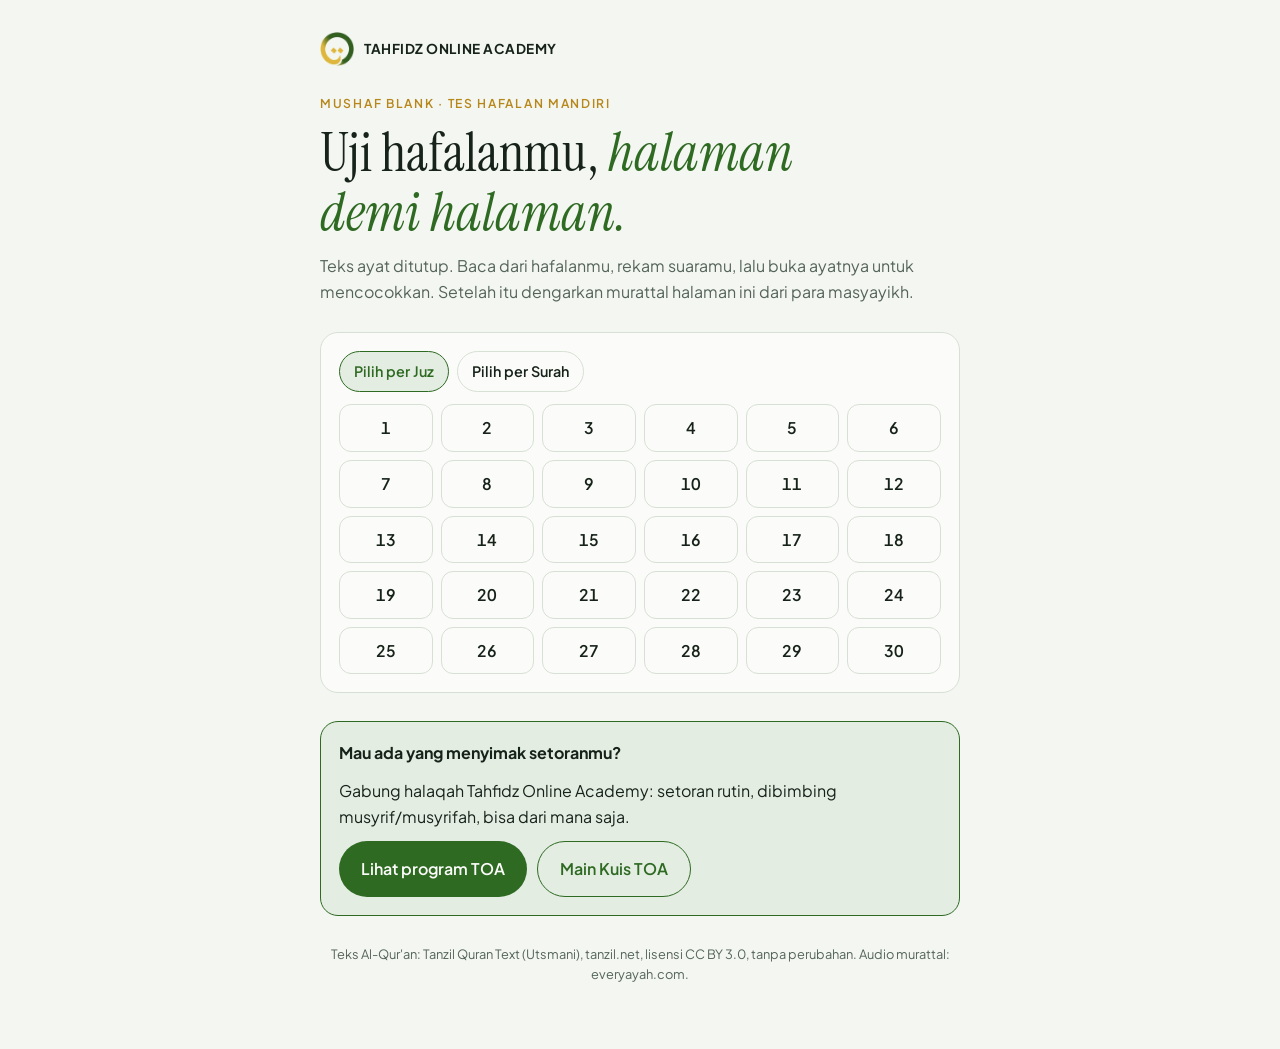
==== hafalan/index.html @ 724b19fe "Mushaf Blank: tes hafalan per halaman, rekam suara, murattal masyayikh Co-Authored-By: Claude Opus 5" ====
<!doctype html>
<html lang="id">
<head>
<meta charset="utf-8">
<meta name="viewport" content="width=device-width,initial-scale=1,viewport-fit=cover">
<meta name="description" content="Mushaf Blank TOA: uji hafalan Al-Qur'an per halaman, rekam bacaanmu, lalu dengarkan murattal para masyayikh.">
<meta property="og:title" content="Mushaf Blank TOA">
<meta property="og:description" content="Mushaf Blank TOA: uji hafalan Al-Qur'an per halaman, rekam bacaanmu, lalu dengarkan murattal para masyayikh.">
<meta property="og:image" content="/img/logo-512.png">
<meta name="theme-color" content="#2F6A23">
<link rel="icon" type="image/png" href="/img/logo-160.png">
<link rel="apple-touch-icon" href="/img/logo-512.png">
<style>:root{box-sizing:border-box;padding-top:env(safe-area-inset-top,0px);padding-bottom:env(safe-area-inset-bottom,0px)}body{margin:0;padding:0;font:14px -apple-system,BlinkMacSystemFont,sans-serif}img{max-width:100%}[hidden]{display:none!important}</style>
</head>
<body>
<title>Mushaf Blank TOA</title>
<link rel="preconnect" href="https://fonts.googleapis.com">
<link rel="preconnect" href="https://fonts.gstatic.com" crossorigin>
<link rel="stylesheet" href="https://fonts.googleapis.com/css2?family=Instrument+Serif:ital@0;1&family=Plus+Jakarta+Sans:wght@400;500;600;700&family=Amiri+Quran&family=Amiri:wght@400;700&display=swap">
<style>
/* Layout: one column app with three screens (menu, question, result); mushaf text set large and right-to-left */
:root{
  --bg:#F3F6F1; --paper:#FBFCF9; --ink:#17231A; --muted:#55645A; --line:#D7E0D4;
  --green:#2F6A23; --green-soft:#E3EDE2; --gold:#B8871A; --gold-soft:#F4EAD0;
  --good:#2F6A23; --good-soft:#DDEED8; --bad:#A63A1E; --bad-soft:#F6E1DA;
  --display:"Instrument Serif", Georgia, "Times New Roman", serif;
  --body:"Plus Jakarta Sans", system-ui, -apple-system, "Segoe UI", sans-serif;
  --mushaf:"Amiri Quran", "Amiri", "Traditional Arabic", serif;
}
@media (prefers-color-scheme: dark){:root:not([data-theme="light"]){
  --bg:#0E1610; --paper:#141F17; --ink:#E6EDE5; --muted:#9DAE9F; --line:#26372A;
  --green:#8CC77E; --green-soft:#1A2B1E; --gold:#E2B84A; --gold-soft:#2A2414;
  --good:#8CC77E; --good-soft:#1C3320; --bad:#F09A80; --bad-soft:#3A1E17; color-scheme:dark}}
:root[data-theme="dark"]{
  --bg:#0E1610; --paper:#141F17; --ink:#E6EDE5; --muted:#9DAE9F; --line:#26372A;
  --green:#8CC77E; --green-soft:#1A2B1E; --gold:#E2B84A; --gold-soft:#2A2414;
  --good:#8CC77E; --good-soft:#1C3320; --bad:#F09A80; --bad-soft:#3A1E17; color-scheme:dark}
*{box-sizing:border-box}
body{background:var(--bg);color:var(--ink);font-family:var(--body);font-size:16px;line-height:1.6;
  padding-left:max(16px,env(safe-area-inset-left,0px));padding-right:max(16px,env(safe-area-inset-right,0px));padding-block:0}
.wrap{max-width:640px;margin:0 auto;padding-block:32px 64px;display:flex;flex-direction:column;gap:28px}
h1,h2,h3{font-family:var(--display);font-weight:400;margin:0;line-height:1.1;text-wrap:balance}
h1{font-size:clamp(2.4rem,9vw,3.4rem)}
h1 em,h2 em{color:var(--green)}
h2{font-size:2rem}
h3{font-size:1.45rem}
p{margin:0}
.eyebrow{font-size:.76rem;letter-spacing:.14em;text-transform:uppercase;color:var(--gold);font-weight:600}
.muted{color:var(--muted)}
.brand{display:flex;align-items:center;gap:10px;font-size:.85rem}
.brand svg,.brand img{width:34px;height:34px;flex:none;object-fit:contain}
.brand b{letter-spacing:.04em}
header{display:flex;flex-direction:column;gap:12px}
button{font:inherit;color:inherit}
button:focus-visible,a:focus-visible{outline:3px solid var(--gold);outline-offset:3px}
.modes{display:flex;flex-direction:column;gap:12px}
.mode{display:grid;grid-template-columns:3.2rem 1fr;gap:14px;align-items:center;text-align:left;background:var(--paper);border:1px solid var(--line);border-radius:18px;padding:18px;cursor:pointer}
.mode:hover{border-color:var(--green)}
.mode .ic{width:3.2rem;height:3.2rem;border-radius:14px;background:var(--green-soft);display:grid;place-items:center;font-family:var(--mushaf);font-size:1.5rem;color:var(--green);line-height:1}
.mode b{display:block;font-weight:600;font-size:1.05rem}
.mode span{font-size:.9rem;color:var(--muted)}
.juz{display:flex;flex-direction:column;gap:14px}
.juzgrid{display:grid;grid-template-columns:repeat(6,1fr);gap:8px}
.juzgrid button{border:1px solid var(--line);background:var(--paper);border-radius:12px;padding:10px 0;font-weight:600;cursor:pointer;font-variant-numeric:tabular-nums}
.juzgrid button:hover{border-color:var(--green);color:var(--green)}
.juzgrid button.hot{background:var(--gold-soft);border-color:var(--gold)}
@media (max-width:380px){.juzgrid{grid-template-columns:repeat(5,1fr)}}
.link{background:none;border:0;color:var(--green);font-weight:600;cursor:pointer;padding:4px 0;align-self:flex-start}
.qtop{display:flex;justify-content:space-between;align-items:center;gap:10px;font-size:.88rem;color:var(--muted)}
.prog{height:6px;background:var(--line);border-radius:999px;overflow:hidden}
.prog div{height:100%;background:var(--green);border-radius:999px;transition:width .3s}
.qbox{background:var(--paper);border:1px solid var(--line);border-radius:20px;padding:22px;display:flex;flex-direction:column;gap:14px}
.qbox .ref{font-size:.82rem;font-weight:600;color:var(--gold);letter-spacing:.04em}
.qtext{font-size:1.15rem;font-weight:600;line-height:1.5}
.ayah{font-family:var(--mushaf);direction:rtl;text-align:right;font-size:clamp(1.55rem,6vw,1.95rem);line-height:2.15;color:var(--ink)}
.opts{display:flex;flex-direction:column;gap:10px}
.opt{text-align:left;background:var(--paper);border:1.5px solid var(--line);border-radius:14px;padding:14px 16px;cursor:pointer;line-height:1.45}
.opt:hover:not(:disabled){border-color:var(--green)}
.opt.ar{font-family:var(--mushaf);direction:rtl;text-align:right;font-size:clamp(1.3rem,5vw,1.6rem);line-height:2;padding-block:10px}
.opt:disabled{cursor:default}
.opt.good{border-color:var(--good);background:var(--good-soft)}
.opt.bad{border-color:var(--bad);background:var(--bad-soft)}
.fb{border-radius:14px;padding:14px 16px;display:flex;flex-direction:column;gap:6px}
.fb.good{background:var(--good-soft)}.fb.bad{background:var(--bad-soft)}
.fb b{font-weight:700}
.fb .ayah{font-size:1.4rem;line-height:2}
.btn{display:inline-flex;align-items:center;justify-content:center;background:var(--green);color:var(--paper);border:0;border-radius:999px;padding:14px 22px;font-weight:600;cursor:pointer;text-decoration:none;text-align:center}
.btn.ghost{background:transparent;color:var(--green);border:1.5px solid var(--green)}
.row{display:flex;flex-wrap:wrap;gap:10px}
.result{background:var(--paper);border:1.5px solid var(--green);border-radius:22px;padding:24px;display:flex;flex-direction:column;gap:14px;text-align:center}
.result .score{font-family:var(--display);font-size:4.5rem;line-height:1;font-variant-numeric:tabular-nums}
.result .score small{font-size:1.6rem;color:var(--muted)}
.result .ar{font-family:"Amiri",serif;font-size:1.5rem;color:var(--green);line-height:1.8}
.stars{display:flex;justify-content:center;gap:6px}
.stars i{width:12px;height:12px;border-radius:50%;background:var(--line)}
.stars i.on{background:var(--gold)}
.cta{background:var(--gold-soft);border-radius:18px;padding:20px;display:flex;flex-direction:column;gap:10px}
.cta p{font-size:.95rem}
.ebook{background:var(--paper);border:1.5px solid var(--gold);border-radius:18px;padding:20px;display:grid;grid-template-columns:110px 1fr;gap:16px;align-items:start}
.ebook .cv{width:100%;height:auto;aspect-ratio:1/1;object-fit:cover;border-radius:10px}
.ebook .more{grid-column:1/-1;display:flex;flex-direction:column;gap:8px;border-top:1px dashed var(--line);padding-top:12px}
.ebook .more>span{font-size:.78rem;letter-spacing:.1em;text-transform:uppercase;color:var(--muted);font-weight:600}
#eb-more{display:grid;grid-template-columns:repeat(4,1fr);gap:8px}
#eb-more a{display:block;border-radius:8px;overflow:hidden}
#eb-more img{width:100%;height:auto;aspect-ratio:1/1;object-fit:cover;display:block}
#eb-more a:focus-visible{outline:3px solid var(--gold);outline-offset:2px}
.ebook .tx{display:flex;flex-direction:column;gap:8px;min-width:0}
.ebook .tx b.h{font-family:var(--display);font-weight:400;font-size:1.35rem;line-height:1.15}
.ebook .tx p{font-size:.93rem;color:var(--muted)}
.ebook .tx p i{color:var(--ink);font-style:normal;font-weight:600}
@media (max-width:380px){.ebook{grid-template-columns:1fr}.ebook .cv{width:140px}}
.daily{display:flex;flex-direction:column;gap:6px;text-align:left;background:var(--gold-soft);border:1.5px solid var(--gold);border-radius:20px;padding:20px;cursor:pointer;width:100%}
.daily:hover{transform:translateY(-1px)}
.daily b{font-family:var(--display);font-weight:400;font-size:1.8rem;line-height:1.1}
.daily .sub{font-size:.92rem;color:var(--muted)}
.daily .go{align-self:flex-start;margin-top:4px;background:var(--green);color:var(--paper);border-radius:999px;padding:8px 16px;font-weight:600;font-size:.9rem}
.dots{display:flex;gap:6px;font-size:1.3rem;line-height:1;min-height:1.3rem}
.dsteps{display:flex;gap:8px}
.dsteps span{flex:1;height:8px;border-radius:999px;background:var(--line)}
.dsteps span.ok{background:var(--good)}.dsteps span.no{background:var(--bad)}.dsteps span.now{background:var(--gold)}
.dres{background:var(--paper);border:1.5px solid var(--green);border-radius:22px;padding:24px;display:flex;flex-direction:column;gap:14px;text-align:center}
.dres .emo{font-size:2.6rem;letter-spacing:.15em;line-height:1.2}
.dres .chain{font-size:.9rem;color:var(--muted)}
.stats4{display:grid;grid-template-columns:repeat(4,1fr);gap:8px}
.stats4 div{background:var(--green-soft);border-radius:12px;padding:10px 4px;display:flex;flex-direction:column}
.stats4 b{font-family:var(--display);font-weight:400;font-size:1.7rem;line-height:1.1;font-variant-numeric:tabular-nums}
.stats4 span{font-size:.7rem;color:var(--muted);line-height:1.3}
.cd{font-variant-numeric:tabular-nums;font-weight:700;font-size:1.3rem}
.sharebox{font-family:ui-monospace,SFMono-Regular,Menlo,monospace;font-size:.85rem;white-space:pre-wrap;text-align:left;background:var(--bg);border:1px dashed var(--line);border-radius:12px;padding:12px;user-select:all}
.tescard{display:grid;grid-template-columns:3.2rem 1fr;gap:14px;align-items:center;text-align:left;background:var(--green-soft);border:1.5px solid var(--green);border-radius:18px;padding:18px;cursor:pointer;width:100%}
.tescard .ic{width:3.2rem;height:3.2rem;border-radius:14px;background:var(--paper);display:grid;place-items:center;font-weight:700;color:var(--green);font-size:1.3rem}
.tescard b{display:block;font-weight:600;font-size:1.05rem}
.tescard span.d{font-size:.9rem;color:var(--muted)}
.tin{font:inherit;font-size:1.3rem;color:var(--ink);background:var(--paper);border:1.5px solid var(--line);border-radius:14px;padding:14px;width:100%;max-width:220px}
.tin:focus-visible{outline:3px solid var(--gold);outline-offset:2px}
.tf{display:flex;flex-direction:column;gap:6px;font-weight:600;font-size:.92rem}
.tf input{font:inherit;font-weight:400;color:var(--ink);background:var(--bg);border:1px solid var(--line);border-radius:10px;padding:12px;width:100%}
.pres{background:var(--paper);border:1.5px solid var(--green);border-radius:22px;padding:22px;display:flex;flex-direction:column;gap:14px}
.pres .pn{font-family:var(--display);font-size:2.1rem;line-height:1.1}
.pres .code{align-self:flex-start;background:var(--gold-soft);border-radius:999px;padding:4px 12px;font-weight:700;font-size:.85rem;letter-spacing:.04em}
.pres ul{margin:0;padding-left:20px;display:flex;flex-direction:column;gap:4px}
.pres dl{margin:0;display:grid;grid-template-columns:auto 1fr;gap:6px 14px;font-size:.92rem;background:var(--green-soft);border-radius:12px;padding:12px 14px}
.pres dt{font-weight:600}.pres dd{margin:0;color:var(--muted)}
.alt{border:1px dashed var(--line);border-radius:14px;padding:14px;font-size:.92rem;display:flex;flex-direction:column;gap:8px}
.plcard{display:grid;grid-template-columns:3.2rem 1fr;gap:14px;align-items:center;text-align:left;background:var(--paper);border:1.5px solid var(--gold);border-radius:18px;padding:18px;cursor:pointer;width:100%}
.plcard .ic{width:3.2rem;height:3.2rem;border-radius:14px;background:var(--gold-soft);display:grid;place-items:center;font-size:1.3rem}
.plcard b{display:block;font-weight:600;font-size:1.05rem}
.plcard span.d{font-size:.9rem;color:var(--muted)}
.pgrid{display:grid;grid-template-columns:repeat(6,1fr);gap:8px}
.pgrid button{border:1.5px solid var(--line);background:var(--paper);border-radius:12px;padding:10px 0;font-weight:600;cursor:pointer;font-variant-numeric:tabular-nums}
.pgrid button[aria-pressed="true"]{background:var(--green);border-color:var(--green);color:var(--paper)}
@media (max-width:380px){.pgrid{grid-template-columns:repeat(5,1fr)}}
.chips{display:flex;flex-wrap:wrap;gap:8px}
.chips button{border:1.5px solid var(--line);background:var(--paper);border-radius:999px;padding:8px 14px;font-weight:600;font-size:.9rem;cursor:pointer}
.chips button[aria-pressed="true"]{border-color:var(--green);background:var(--green-soft);color:var(--green)}
.who{display:flex;align-items:center;justify-content:space-between;gap:10px;background:var(--paper);border:1px solid var(--line);border-radius:14px;padding:10px 14px;font-size:.92rem}
.who b{color:var(--green)}
.kl{display:flex;flex-direction:column;gap:14px;background:var(--paper);border:1px solid var(--line);border-radius:18px;padding:18px}
.kl ol{list-style:none;margin:0;padding:0;display:flex;flex-direction:column}
.kl li{display:grid;grid-template-columns:2rem 1fr auto;gap:10px;align-items:center;padding:10px 4px;border-bottom:1px solid var(--line)}
.kl li:last-child{border-bottom:0}
.kl li .r{font-weight:700;color:var(--muted);font-variant-numeric:tabular-nums;text-align:center}
.kl li:nth-child(1) .r{color:var(--gold)}
.kl li .n{overflow:hidden;text-overflow:ellipsis;white-space:nowrap;font-weight:600}
.kl li .p{font-variant-numeric:tabular-nums;font-weight:700;color:var(--green)}
.kl li.me{background:var(--green-soft);border-radius:10px}
.kl .empty{color:var(--muted);font-size:.92rem;padding:8px 0}
.vc{font-size:.85rem;color:var(--muted);text-align:center}
.nm{position:fixed;inset:0;z-index:50;background:rgba(0,0,0,.45);display:flex;align-items:center;justify-content:center;padding:16px}
.nm[hidden]{display:none!important}
.nmc{background:var(--paper);border-radius:20px;padding:22px;max-width:420px;width:100%;display:flex;flex-direction:column;gap:12px}
.nmc .tin{max-width:none;font-size:1.1rem}
.psum{display:grid;grid-template-columns:repeat(3,1fr);gap:8px}
.psum div{background:var(--green-soft);border-radius:12px;padding:10px 6px;display:flex;flex-direction:column;text-align:center}
.psum b{font-family:var(--display);font-weight:400;font-size:1.7rem;line-height:1.1;font-variant-numeric:tabular-nums}
.psum span{font-size:.74rem;color:var(--muted)}
.days{display:flex;flex-direction:column;border-top:1px solid var(--line)}
.day{display:grid;grid-template-columns:auto 1fr auto;gap:12px;align-items:center;padding:12px 2px;border-bottom:1px solid var(--line)}
.day input{width:22px;height:22px;accent-color:var(--green)}
.day .w{min-width:0}
.day .w b{display:block;font-weight:600;font-size:.95rem}
.day .w span{font-size:.84rem;color:var(--muted)}
.day .m{font-size:.82rem;color:var(--muted);text-align:right;font-variant-numeric:tabular-nums;white-space:nowrap}
.day.done .w b{text-decoration:line-through;color:var(--muted)}
.warn{font-size:.88rem;background:var(--gold-soft);border-radius:12px;padding:12px 14px}
.loading{color:var(--muted);text-align:center;padding:30px 0}
footer{font-size:.8rem;color:var(--muted);text-align:center}
.card{display:flex;flex-direction:column;gap:12px;background:var(--paper);border:1px solid var(--line);border-radius:18px;padding:18px}
.sel{font:inherit;color:var(--ink);background:var(--paper);border:1.5px solid var(--line);border-radius:12px;padding:12px;width:100%}
.juzgrid .on{border-color:var(--green);background:var(--green-soft);color:var(--green)}
.vtop{display:grid;grid-template-columns:48px 1fr 48px;align-items:center;gap:8px;position:sticky;top:0;z-index:5;background:var(--bg);padding:8px 0}
.nav{width:44px;height:44px;border-radius:999px;border:1.5px solid var(--line);background:var(--paper);font-size:1.5rem;line-height:1;cursor:pointer;color:var(--ink)}
.nav:disabled{opacity:.35}
.ayat{display:flex;flex-direction:column;gap:10px}
.bas{font-family:var(--mushaf);text-align:center;font-size:1.5rem;color:var(--green);direction:rtl}
.sh{text-align:center;font-weight:600;color:var(--gold);font-size:.9rem;letter-spacing:.06em;margin-top:6px}
.ay{display:grid;grid-template-columns:1fr 2.2rem;gap:10px;align-items:start;background:var(--paper);border:1px solid var(--line);border-radius:14px;padding:12px 14px;cursor:pointer;text-align:right;font:inherit;color:inherit;width:100%}
.ay .no{width:2.2rem;height:2.2rem;border-radius:999px;background:var(--green-soft);color:var(--green);display:flex;align-items:center;justify-content:center;font-weight:700;font-size:.85rem;font-variant-numeric:tabular-nums}
.ay .tx{font-family:var(--mushaf);direction:rtl;font-size:clamp(1.4rem,5.5vw,1.8rem);line-height:2.1}
.ay.closed .tx{color:var(--muted)}
.ay .blank{display:inline-block;height:.9em;border-radius:6px;background:var(--line);vertical-align:middle}
.ay.playing{border-color:var(--gold);box-shadow:0 0 0 2px var(--gold-soft)}
.err{color:var(--bad);font-size:.9rem;margin:0}
#r-btn.recording{background:var(--bad)}

</style>
<div class="wrap">
  <header>
    <a class="brand" href="/" style="color:inherit;text-decoration:none"><img src="/img/logo-160.png" alt="" width="34" height="34"><b>TAHFIDZ ONLINE ACADEMY</b></a>
  </header>

  <section style="display:flex;flex-direction:column;gap:10px">
    <span class="eyebrow">Mushaf Blank · Tes Hafalan Mandiri</span>
    <h1>Uji hafalanmu, <em>halaman demi halaman.</em></h1>
    <p class="muted">Teks ayat ditutup. Baca dari hafalanmu, rekam suaramu, lalu buka ayatnya untuk mencocokkan. Setelah itu dengarkan murattal halaman ini dari para masyayikh.</p>
  </section>

  <section class="card" id="picker">
    <div class="chips" id="pk-tabs"><button type="button" data-t="juz" aria-pressed="true">Pilih per Juz</button><button type="button" data-t="surah" aria-pressed="false">Pilih per Surah</button></div>
    <div id="pk-juz">
      <div class="juzgrid" id="jgrid"></div>
      <div id="pgwrap" hidden style="display:flex;flex-direction:column;gap:8px;margin-top:14px"><b id="pg-h"></b><div class="juzgrid" id="pgrid2"></div></div>
    </div>
    <div id="pk-surah" hidden>
      <label class="muted" for="ssel" style="font-size:.9rem">Surah</label>
      <select id="ssel" class="sel"></select>
      <button class="btn" type="button" id="sgo" style="align-self:flex-start">Buka surah</button>
    </div>
  </section>

  <section id="viewer" hidden style="display:flex;flex-direction:column;gap:16px">
    <div class="vtop">
      <button class="nav" type="button" id="prev" aria-label="Halaman sebelumnya">‹</button>
      <div style="text-align:center"><b id="v-h"></b><div class="muted" id="v-s" style="font-size:.88rem"></div></div>
      <button class="nav" type="button" id="next" aria-label="Halaman berikutnya">›</button>
    </div>
    <div class="chips" id="tools">
      <button type="button" id="t-next">Buka ayat berikutnya</button>
      <button type="button" id="t-all">Buka semua</button>
      <button type="button" id="t-none">Tutup semua</button>
      <button type="button" id="t-hint" aria-pressed="false">Petunjuk kata pertama</button>
    </div>
    <div id="ayat" class="ayat"></div>

    <div class="card" id="rec">
      <b>🎙️ Rekam bacaanmu</b>
      <p class="muted" style="font-size:.9rem;margin:0">Rekaman hanya tersimpan di HP-mu, tidak diunggah ke mana pun.</p>
      <div class="row" style="align-items:center"><button class="btn" type="button" id="r-btn">Mulai rekam</button><span id="r-time" class="muted" style="font-variant-numeric:tabular-nums"></span></div>
      <div id="r-out" hidden style="display:flex;flex-direction:column;gap:10px">
        <audio id="r-audio" controls style="width:100%"></audio>
        <div class="row"><button class="btn ghost" type="button" id="r-share">Kirim rekaman</button><a class="btn ghost" id="r-dl" download>Simpan rekaman</a></div>
      </div>
      <p id="r-err" class="err" hidden></p>
    </div>

    <div class="card" id="mur">
      <b>🎧 Murattal halaman ini</b>
      <label class="muted" for="qsel" style="font-size:.9rem">Qari</label>
      <select id="qsel" class="sel"></select>
      <div class="row" style="align-items:center"><button class="btn" type="button" id="m-btn">▶ Putar halaman ini</button><span id="m-now" class="muted" style="font-size:.9rem"></span></div>
      <div class="chips"><button type="button" id="m-rep" aria-pressed="false">🔁 Ulangi halaman</button><button type="button" id="m-show" aria-pressed="true">Buka ayat saat diputar</button></div>
      <p id="m-err" class="err" hidden></p>
    </div>
  </section>

  <section class="card" style="background:var(--green-soft);border-color:var(--green)">
    <b>Mau ada yang menyimak setoranmu?</b>
    <p style="margin:0">Gabung halaqah Tahfidz Online Academy: setoran rutin, dibimbing musyrif/musyrifah, bisa dari mana saja.</p>
    <div class="row"><a class="btn" href="/#program">Lihat program TOA</a><a class="btn ghost" href="/kuis/">Main Kuis TOA</a></div>
  </section>

  <footer>Teks Al-Qur'an: Tanzil Quran Text (Utsmani), tanzil.net, lisensi CC BY 3.0, tanpa perubahan. Audio murattal: everyayah.com.</footer>
</div>

<script>
var QARI=[['Alafasy_128kbps','Mishary Rasyid Alafasy (Kuwait)'],['Husary_64kbps','Mahmud Khalil Al-Husary (Mesir)'],['Minshawy_Murattal_128kbps','Muhammad Shiddiq Al-Minsyawi (Mesir)'],['Abdurrahmaan_As-Sudais_192kbps','Abdurrahman As-Sudais (Makkah)'],['Saood_ash-Shuraym_128kbps','Su\'ud Asy-Syuraim (Makkah)'],['Abu_Bakr_Ash-Shaatree_128kbps','Abu Bakr Asy-Syatiri (Saudi)'],['Hani_Rifai_192kbps','Hani Ar-Rifa\'i (Saudi)']];
var AR='٠١٢٣٤٥٦٧٨٩';function arn(n){return String(n).replace(/\d/g,function(d){return AR[d]})}
function E(id){return document.getElementById(id)}
function ls(k,v){try{if(v===undefined)return localStorage.getItem(k);localStorage.setItem(k,v)}catch(e){return null}}
var Q=null,PG={"pages":[[1,1,1],[2,1,1],[2,6,1],[2,17,1],[2,25,1],[2,30,1],[2,38,1],[2,49,1],[2,58,1],[2,62,1],[2,70,1],[2,77,1],[2,84,1],[2,89,1],[2,94,1],[2,102,1],[2,106,1],[2,113,1],[2,120,1],[2,127,1],[2,135,1],[2,142,2],[2,146,2],[2,154,2],[2,164,2],[2,170,2],[2,177,2],[2,182,2],[2,187,2],[2,191,2],[2,197,2],[2,203,2],[2,211,2],[2,216,2],[2,220,2],[2,225,2],[2,231,2],[2,234,2],[2,238,2],[2,246,2],[2,249,2],[2,253,3],[2,257,3],[2,260,3],[2,265,3],[2,270,3],[2,275,3],[2,282,3],[2,283,3],[3,1,3],[3,10,3],[3,16,3],[3,23,3],[3,30,3],[3,38,3],[3,46,3],[3,53,3],[3,62,3],[3,71,3],[3,78,3],[3,84,3],[3,92,3],[3,101,4],[3,109,4],[3,116,4],[3,122,4],[3,133,4],[3,141,4],[3,149,4],[3,154,4],[3,158,4],[3,166,4],[3,174,4],[3,181,4],[3,187,4],[3,195,4],[4,1,4],[4,7,4],[4,12,4],[4,15,4],[4,20,4],[4,24,5],[4,27,5],[4,34,5],[4,38,5],[4,45,5],[4,52,5],[4,60,5],[4,66,5],[4,75,5],[4,80,5],[4,87,5],[4,92,5],[4,95,5],[4,102,5],[4,106,5],[4,114,5],[4,122,5],[4,128,5],[4,135,5],[4,141,5],[4,148,6],[4,155,6],[4,163,6],[4,171,6],[4,176,6],[5,3,6],[5,6,6],[5,10,6],[5,14,6],[5,18,6],[5,24,6],[5,32,6],[5,37,6],[5,42,6],[5,46,6],[5,51,6],[5,58,6],[5,65,6],[5,71,6],[5,77,6],[5,83,7],[5,90,7],[5,96,7],[5,104,7],[5,109,7],[5,114,7],[6,1,7],[6,9,7],[6,19,7],[6,28,7],[6,36,7],[6,45,7],[6,53,7],[6,60,7],[6,69,7],[6,74,7],[6,82,7],[6,91,7],[6,95,7],[6,102,7],[6,111,8],[6,119,8],[6,125,8],[6,132,8],[6,138,8],[6,143,8],[6,147,8],[6,152,8],[6,158,8],[7,1,8],[7,12,8],[7,23,8],[7,31,8],[7,38,8],[7,44,8],[7,52,8],[7,58,8],[7,68,8],[7,74,8],[7,82,8],[7,88,9],[7,96,9],[7,105,9],[7,121,9],[7,131,9],[7,138,9],[7,144,9],[7,150,9],[7,156,9],[7,160,9],[7,164,9],[7,171,9],[7,179,9],[7,188,9],[7,196,9],[8,1,9],[8,9,9],[8,17,9],[8,26,9],[8,34,9],[8,41,10],[8,46,10],[8,53,10],[8,62,10],[8,70,10],[9,1,10],[9,7,10],[9,14,10],[9,21,10],[9,27,10],[9,32,10],[9,37,10],[9,41,10],[9,48,10],[9,55,10],[9,62,10],[9,69,10],[9,73,10],[9,80,10],[9,87,10],[9,94,11],[9,100,11],[9,107,11],[9,112,11],[9,118,11],[9,123,11],[10,1,11],[10,7,11],[10,15,11],[10,21,11],[10,26,11],[10,34,11],[10,43,11],[10,54,11],[10,62,11],[10,71,11],[10,79,11],[10,89,11],[10,98,11],[10,107,11],[11,6,12],[11,13,12],[11,20,12],[11,29,12],[11,38,12],[11,46,12],[11,54,12],[11,63,12],[11,72,12],[11,82,12],[11,89,12],[11,98,12],[11,109,12],[11,118,12],[12,5,12],[12,15,12],[12,23,12],[12,31,12],[12,38,12],[12,44,12],[12,53,13],[12,64,13],[12,70,13],[12,79,13],[12,87,13],[12,96,13],[12,104,13],[13,1,13],[13,6,13],[13,14,13],[13,19,13],[13,29,13],[13,35,13],[13,43,13],[14,6,13],[14,11,13],[14,19,13],[14,25,13],[14,34,13],[14,43,13],[15,1,14],[15,16,14],[15,32,14],[15,52,14],[15,71,14],[15,91,14],[16,7,14],[16,15,14],[16,27,14],[16,35,14],[16,43,14],[16,55,14],[16,65,14],[16,73,14],[16,80,14],[16,88,14],[16,94,14],[16,103,14],[16,111,14],[16,119,14],[17,1,15],[17,8,15],[17,18,15],[17,28,15],[17,39,15],[17,50,15],[17,59,15],[17,67,15],[17,76,15],[17,87,15],[17,97,15],[17,105,15],[18,5,15],[18,16,15],[18,21,15],[18,28,15],[18,35,15],[18,46,15],[18,54,15],[18,62,15],[18,75,16],[18,84,16],[18,98,16],[19,1,16],[19,12,16],[19,26,16],[19,39,16],[19,52,16],[19,65,16],[19,77,16],[19,96,16],[20,13,16],[20,38,16],[20,52,16],[20,65,16],[20,77,16],[20,88,16],[20,99,16],[20,114,16],[20,126,16],[21,1,17],[21,11,17],[21,25,17],[21,36,17],[21,45,17],[21,58,17],[21,73,17],[21,82,17],[21,91,17],[21,102,17],[22,1,17],[22,6,17],[22,16,17],[22,24,17],[22,31,17],[22,39,17],[22,47,17],[22,56,17],[22,65,17],[22,73,17],[23,1,18],[23,18,18],[23,28,18],[23,43,18],[23,60,18],[23,75,18],[23,90,18],[23,105,18],[24,1,18],[24,11,18],[24,21,18],[24,28,18],[24,32,18],[24,37,18],[24,44,18],[24,54,18],[24,59,18],[24,62,18],[25,3,18],[25,12,18],[25,21,19],[25,33,19],[25,44,19],[25,56,19],[25,68,19],[26,1,19],[26,20,19],[26,40,19],[26,61,19],[26,84,19],[26,112,19],[26,137,19],[26,160,19],[26,184,19],[26,207,19],[27,1,19],[27,14,19],[27,23,19],[27,36,19],[27,45,19],[27,56,20],[27,64,20],[27,77,20],[27,89,20],[28,6,20],[28,14,20],[28,22,20],[28,29,20],[28,36,20],[28,44,20],[28,51,20],[28,60,20],[28,71,20],[28,78,20],[28,85,20],[29,7,20],[29,15,20],[29,24,20],[29,31,20],[29,39,20],[29,46,21],[29,53,21],[29,64,21],[30,6,21],[30,16,21],[30,25,21],[30,33,21],[30,42,21],[30,51,21],[31,1,21],[31,12,21],[31,20,21],[31,29,21],[32,1,21],[32,12,21],[32,21,21],[33,1,21],[33,7,21],[33,16,21],[33,23,21],[33,31,22],[33,36,22],[33,44,22],[33,51,22],[33,55,22],[33,63,22],[34,1,22],[34,8,22],[34,15,22],[34,23,22],[34,32,22],[34,40,22],[34,49,22],[35,4,22],[35,12,22],[35,19,22],[35,31,22],[35,39,22],[35,45,22],[36,13,22],[36,28,23],[36,41,23],[36,55,23],[36,71,23],[37,1,23],[37,25,23],[37,52,23],[37,77,23],[37,103,23],[37,127,23],[37,154,23],[38,1,23],[38,17,23],[38,27,23],[38,43,23],[38,62,23],[38,84,23],[39,6,23],[39,11,23],[39,22,23],[39,32,24],[39,41,24],[39,48,24],[39,57,24],[39,68,24],[39,75,24],[40,8,24],[40,17,24],[40,26,24],[40,34,24],[40,41,24],[40,50,24],[40,59,24],[40,67,24],[40,78,24],[41,1,24],[41,12,24],[41,21,24],[41,30,24],[41,39,24],[41,47,25],[42,1,25],[42,11,25],[42,16,25],[42,23,25],[42,32,25],[42,45,25],[42,52,25],[43,11,25],[43,23,25],[43,34,25],[43,48,25],[43,61,25],[43,74,25],[44,1,25],[44,19,25],[44,40,25],[45,1,25],[45,14,25],[45,23,25],[45,33,25],[46,6,26],[46,15,26],[46,21,26],[46,29,26],[47,1,26],[47,12,26],[47,20,26],[47,30,26],[48,1,26],[48,10,26],[48,16,26],[48,24,26],[48,29,26],[49,5,26],[49,12,26],[50,1,26],[50,16,26],[50,36,26],[51,7,26],[51,31,27],[51,52,27],[52,15,27],[52,32,27],[53,1,27],[53,27,27],[53,45,27],[54,7,27],[54,28,27],[54,50,27],[55,17,27],[55,41,27],[55,68,27],[56,17,27],[56,51,27],[56,77,27],[57,4,27],[57,12,27],[57,19,27],[57,25,27],[58,1,28],[58,7,28],[58,12,28],[58,22,28],[59,4,28],[59,10,28],[59,17,28],[60,1,28],[60,6,28],[60,12,28],[61,6,28],[62,1,28],[62,9,28],[63,5,28],[64,1,28],[64,10,28],[65,1,28],[65,6,28],[66,1,28],[66,8,28],[67,1,29],[67,13,29],[67,27,29],[68,16,29],[68,43,29],[69,9,29],[69,35,29],[70,11,29],[70,40,29],[71,11,29],[72,1,29],[72,14,29],[73,1,29],[73,20,29],[74,18,29],[74,48,29],[75,20,29],[76,6,29],[76,26,29],[77,20,29],[78,1,30],[78,31,30],[79,16,30],[80,1,30],[81,1,30],[82,1,30],[83,7,30],[83,35,30],[85,1,30],[86,1,30],[87,16,30],[89,1,30],[89,24,30],[91,1,30],[92,15,30],[95,1,30],[97,1,30],[98,8,30],[100,10,30],[103,1,30],[106,1,30],[109,1,30],[112,1,30]],"names":["Al-Faatiha","Al-Baqara","Aal-i-Imraan","An-Nisaa","Al-Maaida","Al-An'aam","Al-A'raaf","Al-Anfaal","At-Tawba","Yunus","Hud","Yusuf","Ar-Ra'd","Ibrahim","Al-Hijr","An-Nahl","Al-Israa","Al-Kahf","Maryam","Taa-Haa","Al-Anbiyaa","Al-Hajj","Al-Muminoon","An-Noor","Al-Furqaan","Ash-Shu'araa","An-Naml","Al-Qasas","Al-Ankaboot","Ar-Room","Luqman","As-Sajda","Al-Ahzaab","Saba","Faatir","Yaseen","As-Saaffaat","Saad","Az-Zumar","Al-Ghaafir","Fussilat","Ash-Shura","Az-Zukhruf","Ad-Dukhaan","Al-Jaathiya","Al-Ahqaf","Muhammad","Al-Fath","Al-Hujuraat","Qaaf","Adh-Dhaariyat","At-Tur","An-Najm","Al-Qamar","Ar-Rahmaan","Al-Waaqia","Al-Hadid","Al-Mujaadila","Al-Hashr","Al-Mumtahana","As-Saff","Al-Jumu'a","Al-Munaafiqoon","At-Taghaabun","At-Talaaq","At-Tahrim","Al-Mulk","Al-Qalam","Al-Haaqqa","Al-Ma'aarij","Nooh","Al-Jinn","Al-Muzzammil","Al-Muddaththir","Al-Qiyaama","Al-Insaan","Al-Mursalaat","An-Naba","An-Naazi'aat","Abasa","At-Takwir","Al-Infitaar","Al-Mutaffifin","Al-Inshiqaaq","Al-Burooj","At-Taariq","Al-A'laa","Al-Ghaashiya","Al-Fajr","Al-Balad","Ash-Shams","Al-Lail","Ad-Dhuhaa","Ash-Sharh","At-Tin","Al-Alaq","Al-Qadr","Al-Bayyina","Az-Zalzala","Al-Aadiyaat","Al-Qaari'a","At-Takaathur","Al-Asr","Al-Humaza","Al-Fil","Quraish","Al-Maa'un","Al-Kawthar","Al-Kaafiroon","An-Nasr","Al-Masad","Al-Ikhlaas","Al-Falaq","An-Naas"]},IDX={},P=0,OPEN=[],HINT=false;
// --- picker
var jg=E('jgrid');for(var j=1;j<=30;j++){(function(j){var b=document.createElement('button');b.type='button';b.textContent=j;b.setAttribute('aria-label','Juz '+j);b.addEventListener('click',function(){pickJuz(j,b)});jg.appendChild(b)})(j)}
function pickJuz(j,btn){jg.querySelectorAll('button').forEach(function(x){x.classList.toggle('on',x===btn)});
  var g=E('pgrid2');g.textContent='';E('pg-h').textContent='Juz '+j+': pilih halaman';
  PG.pages.forEach(function(x,i){if(x[2]!==j)return;var b=document.createElement('button');b.type='button';b.textContent=i+1;b.setAttribute('aria-label','Halaman '+(i+1));b.addEventListener('click',function(){openPage(i+1)});g.appendChild(b)});
  E('pgwrap').hidden=false;E('pgwrap').scrollIntoView({behavior:'smooth',block:'nearest'})}
E('pk-tabs').querySelectorAll('button').forEach(function(b){b.addEventListener('click',function(){
  E('pk-tabs').querySelectorAll('button').forEach(function(x){x.setAttribute('aria-pressed',x===b)});
  E('pk-juz').hidden=b.dataset.t!=='juz';E('pk-surah').hidden=b.dataset.t!=='surah';E('pk-surah').style.display=b.dataset.t==='surah'?'flex':'';E('pk-surah').style.flexDirection='column';E('pk-surah').style.gap='10px'})});
PG.names.forEach(function(n,i){var o=document.createElement('option');o.value=i+1;o.textContent=(i+1)+'. '+n;E('ssel').appendChild(o)});
E('sgo').addEventListener('click',function(){var s=+E('ssel').value;for(var i=PG.pages.length-1;i>=0;i--){var x=PG.pages[i];if(x[0]<s||(x[0]===s&&x[1]<=1)){openPage(i+1);return}}});
QARI.forEach(function(q){var o=document.createElement('option');o.value=q[0];o.textContent=q[1];E('qsel').appendChild(o)});
if(ls('toa-qari'))E('qsel').value=ls('toa-qari');
E('qsel').addEventListener('change',function(){ls('toa-qari',E('qsel').value);stopAudio()});
// --- data
function loadQ(){if(Q)return Promise.resolve();return fetch('/kuis/quran.json').then(function(r){return r.json()}).then(function(d){Q=d;d.v.forEach(function(v,i){IDX[v[0]*1000+v[1]]=i})})}
function range(p){var a=PG.pages[p-1],b=PG.pages[p],i0=IDX[a[0]*1000+a[1]],i1=b?IDX[b[0]*1000+b[1]]:Q.v.length;return [i0,i1]}
function splitBas(v){var w=v[3].split(' ');if(v[1]===1&&v[0]!==1&&v[0]!==9)return [w.slice(0,4).join(' '),w.slice(4).join(' ')];return [null,v[3]]}
// --- viewer
function openPage(p){E('viewer').hidden=false;E('ayat').innerHTML='<p class="muted">Membuka mushaf…</p>';
  loadQ().then(function(){render(p);E('viewer').scrollIntoView({behavior:'smooth'})}).catch(function(){E('ayat').innerHTML='<p class="err">Teks Al-Qur\'an belum termuat. Periksa koneksi, lalu coba lagi.</p>'})}
function render(p){stopAudio();P=p;ls('toa-blank-page',p);var r=range(p),A=E('ayat');A.textContent='';OPEN=[];
  var surs={};for(var i=r[0];i<r[1];i++)surs[Q.v[i][0]]=1;
  E('v-h').textContent='Halaman '+p+' · Juz '+PG.pages[p-1][2];E('v-s').textContent=Object.keys(surs).map(function(s){return Q.names[s-1]}).join(' · ');
  E('prev').disabled=p<=1;E('next').disabled=p>=604;
  for(var i=r[0];i<r[1];i++){(function(i){var v=Q.v[i],sp=splitBas(v);
    if(v[1]===1){var h=document.createElement('div');h.className='sh';h.textContent='Surah '+Q.names[v[0]-1];A.appendChild(h);
      if(sp[0]){var bs=document.createElement('div');bs.className='bas';bs.lang='ar';bs.textContent=sp[0];A.appendChild(bs)}}
    var b=document.createElement('button');b.type='button';b.className='ay closed';b.dataset.i=i;
    var tx=document.createElement('span');tx.className='tx';tx.lang='ar';var no=document.createElement('span');no.className='no';no.textContent=v[1];
    b.append(tx,no);b._t=sp[1];b.addEventListener('click',function(){setOpen(b,b.classList.contains('closed'))});A.appendChild(b);OPEN.push(b);paint(b)})(i)}
}
function paint(b){var tx=b.firstChild,closed=b.classList.contains('closed');tx.textContent='';
  if(!closed){tx.textContent=b._t+' ﴿'+arn(b.lastChild.textContent)+'﴾';return}
  var w=b._t.split(' ');if(HINT){tx.append(w[0]+' ')}
  var n=Math.max(1,Math.min(6,Math.round(w.length/3)));for(var k=0;k<n;k++){var s=document.createElement('span');s.className='blank';s.style.width=(2.2+((k*37)%3))+'em';s.style.marginInline='.18em';tx.appendChild(s)}}
function setOpen(b,o){b.classList.toggle('closed',!o);paint(b)}
E('t-next').addEventListener('click',function(){var b=OPEN.filter(function(x){return x.classList.contains('closed')})[0];if(b){setOpen(b,true);b.scrollIntoView({behavior:'smooth',block:'center'})}});
E('t-all').addEventListener('click',function(){OPEN.forEach(function(b){setOpen(b,true)})});
E('t-none').addEventListener('click',function(){OPEN.forEach(function(b){setOpen(b,false)})});
E('t-hint').addEventListener('click',function(){HINT=!HINT;E('t-hint').setAttribute('aria-pressed',HINT);OPEN.forEach(paint)});
E('prev').addEventListener('click',function(){if(P>1)render(P-1)});E('next').addEventListener('click',function(){if(P<604)render(P+1)});
// --- recorder
var MR=null,CH=[],T0=0,TM=null,BLOB=null;
function fmt(s){return Math.floor(s/60)+':'+('0'+Math.floor(s%60)).slice(-2)}
E('r-btn').addEventListener('click',function(){
  if(MR&&MR.state==='recording'){MR.stop();return}
  E('r-err').hidden=true;
  if(!navigator.mediaDevices||!window.MediaRecorder){E('r-err').textContent='Browser ini belum bisa merekam. Coba buka di Safari atau Chrome terbaru.';E('r-err').hidden=false;return}
  navigator.mediaDevices.getUserMedia({audio:true}).then(function(st){
    var mt=MediaRecorder.isTypeSupported&&MediaRecorder.isTypeSupported('audio/mp4')?'audio/mp4':'';
    MR=new MediaRecorder(st,mt?{mimeType:mt}:undefined);CH=[];
    MR.ondataavailable=function(e){if(e.data.size)CH.push(e.data)};
    MR.onstop=function(){st.getTracks().forEach(function(t){t.stop()});clearInterval(TM);E('r-btn').classList.remove('recording');E('r-btn').textContent='Rekam ulang';
      BLOB=new Blob(CH,{type:MR.mimeType||'audio/mp4'});var u=URL.createObjectURL(BLOB);E('r-audio').src=u;
      var ext=/webm/.test(BLOB.type)?'webm':'m4a';E('r-dl').href=u;E('r-dl').download='setoran-halaman-'+P+'.'+ext;E('r-out').hidden=false;E('r-out').style.display='flex'};
    MR.start();T0=Date.now();E('r-btn').classList.add('recording');E('r-btn').textContent='⏹ Berhenti';
    TM=setInterval(function(){E('r-time').textContent='● '+fmt((Date.now()-T0)/1000)},500);
  }).catch(function(){E('r-err').textContent='Izin mikrofon ditolak. Aktifkan mikrofon untuk website ini di pengaturan browser.';E('r-err').hidden=false})});
E('r-share').addEventListener('click',function(){if(!BLOB)return;var ext=/webm/.test(BLOB.type)?'webm':'m4a';
  var f=new File([BLOB],'setoran-halaman-'+P+'.'+ext,{type:BLOB.type});
  if(navigator.canShare&&navigator.canShare({files:[f]}))navigator.share({files:[f],title:'Setoran halaman '+P,text:'Setoran hafalan halaman '+P+' (Mushaf Blank, tahfidzonline.com/hafalan)'}).catch(function(){});
  else E('r-dl').click()});
// --- murattal
var AU=new Audio(),QU=[],QI=0,PLAY=false,REP=false,SHOW=true;AU.preload='auto';
function url(s,a){return 'https://everyayah.com/data/'+E('qsel').value+'/'+('00'+s).slice(-3)+('00'+a).slice(-3)+'.mp3'}
function queue(){var r=range(P),q=[];for(var i=r[0];i<r[1];i++){var v=Q.v[i];if(v[1]===1&&v[0]!==1&&v[0]!==9)q.push({s:1,a:1,b:null});q.push({s:v[0],a:v[1],b:OPEN[i-r[0]]})}return q}
function hl(b){OPEN.forEach(function(x){x.classList.toggle('playing',x===b)});if(b){if(SHOW)setOpen(b,true);b.scrollIntoView({behavior:'smooth',block:'center'})}}
function playI(){var it=QU[QI];if(!it){if(REP){QI=0;return playI()}stopAudio();E('m-now').textContent='Selesai satu halaman ✓';return}
  AU.src=url(it.s,it.a);AU.play().catch(function(){});hl(it.b);E('m-now').textContent=it.b?Q.names[it.s-1]+' : '+it.a:'Basmalah'}
AU.addEventListener('ended',function(){if(PLAY){QI++;playI()}});
AU.addEventListener('error',function(){if(!PLAY)return;E('m-err').textContent='Audio qari ini belum bisa diputar. Coba qari lain atau periksa koneksi.';E('m-err').hidden=false;stopAudio()});
function stopAudio(){PLAY=false;AU.pause();E('m-btn').textContent='▶ Putar halaman ini';hl(null);E('m-now').textContent=''}
E('m-btn').addEventListener('click',function(){if(!Q)return;E('m-err').hidden=true;
  if(PLAY){PLAY=false;AU.pause();E('m-btn').textContent='▶ Lanjutkan';return}
  if(E('m-btn').textContent.indexOf('Lanjutkan')>=0&&AU.src){PLAY=true;AU.play();E('m-btn').textContent='⏸ Jeda';return}
  QU=queue();QI=0;PLAY=true;E('m-btn').textContent='⏸ Jeda';playI()});
E('m-rep').addEventListener('click',function(){REP=!REP;E('m-rep').setAttribute('aria-pressed',REP)});
E('m-show').addEventListener('click',function(){SHOW=!SHOW;E('m-show').setAttribute('aria-pressed',SHOW)});
// resume last page
var last=+ls('toa-blank-page');if(last>=1&&last<=604){E('pg-h').textContent='';var lb=document.createElement('button');lb.type='button';lb.className='btn ghost';lb.style.alignSelf='flex-start';lb.textContent='Lanjutkan halaman '+last;lb.addEventListener('click',function(){openPage(last)});E('picker').appendChild(lb)}
if(/^#p\d+$/.test(location.hash))openPage(Math.min(604,Math.max(1,+location.hash.slice(2))));

</script>

</body>
</html>
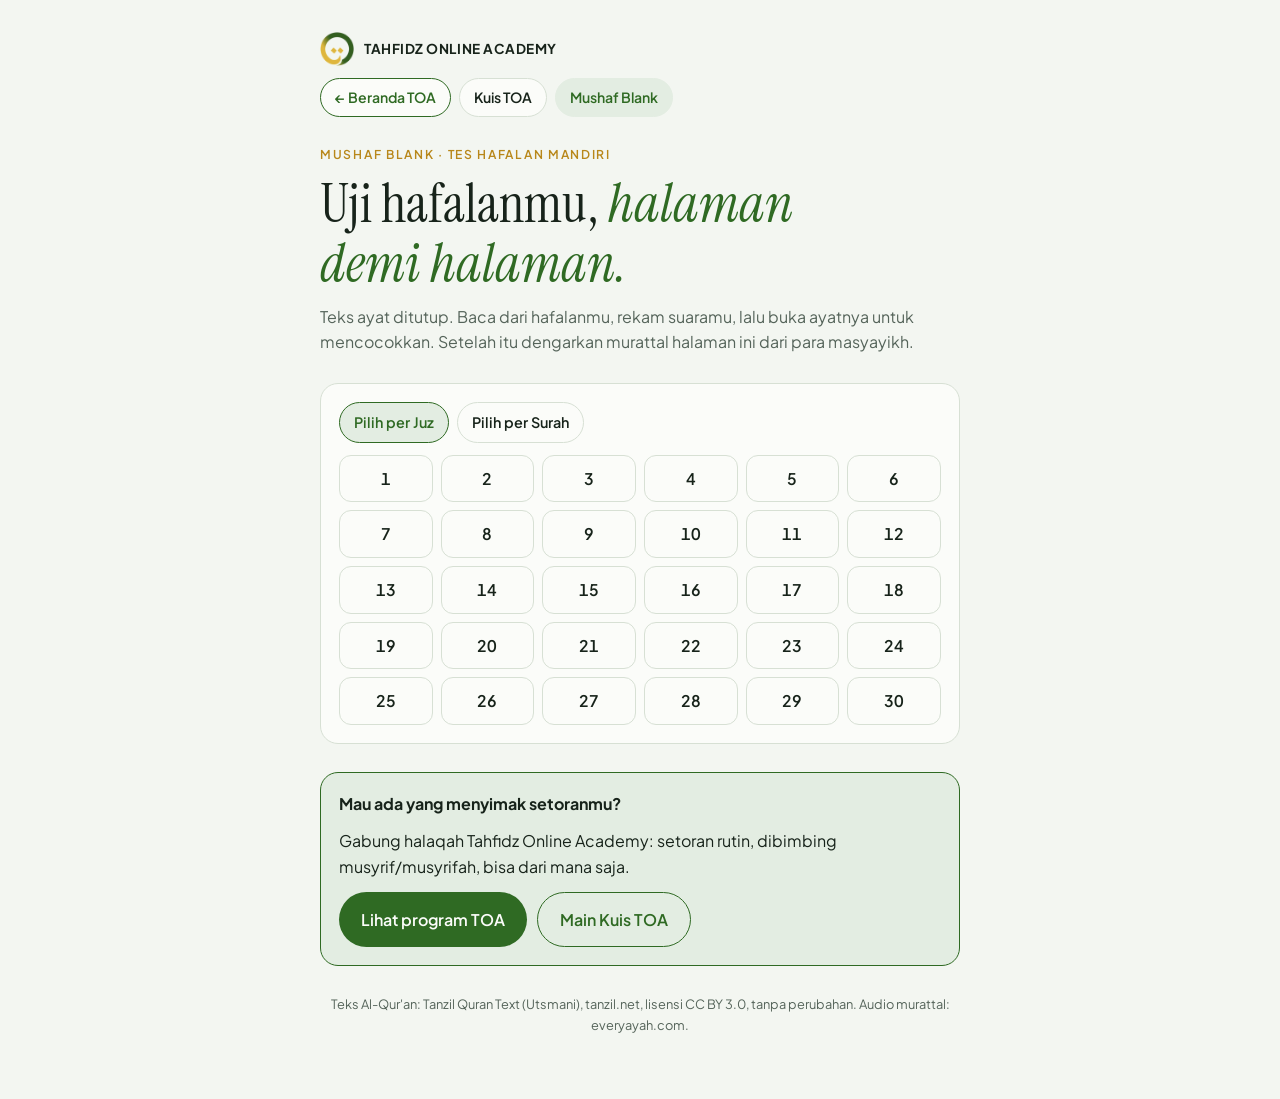
==== commit 47ed26c5: "Tombol kembali dan navigasi antarhalaman Co-Authored-By: Claude Opus 5.5 <noreply@anthropic.com> Cla" ====
--- a/hafalan/index.html
+++ b/hafalan/index.html
@@ -185,6 +185,11 @@
 .warn{font-size:.88rem;background:var(--gold-soft);border-radius:12px;padding:12px 14px}
 .loading{color:var(--muted);text-align:center;padding:30px 0}
 footer{font-size:.8rem;color:var(--muted);text-align:center}
+.topnav{display:flex;flex-wrap:wrap;gap:8px;align-items:center}
+.topnav a{display:inline-flex;align-items:center;gap:4px;border:1.5px solid var(--line);background:var(--paper);border-radius:999px;padding:7px 14px;font-weight:600;font-size:.88rem;color:var(--ink);text-decoration:none}
+.topnav a.home{border-color:var(--green);color:var(--green)}
+.topnav a[aria-current]{background:var(--green-soft);border-color:var(--green-soft);color:var(--green)}
+
 .card{display:flex;flex-direction:column;gap:12px;background:var(--paper);border:1px solid var(--line);border-radius:18px;padding:18px}
 .sel{font:inherit;color:var(--ink);background:var(--paper);border:1.5px solid var(--line);border-radius:12px;padding:12px;width:100%}
 .juzgrid .on{border-color:var(--green);background:var(--green-soft);color:var(--green)}
@@ -202,11 +207,16 @@
 .ay.playing{border-color:var(--gold);box-shadow:0 0 0 2px var(--gold-soft)}
 .err{color:var(--bad);font-size:.9rem;margin:0}
 #r-btn.recording{background:var(--bad)}
+.topnav{display:flex;flex-wrap:wrap;gap:8px;align-items:center}
+.topnav a{display:inline-flex;align-items:center;gap:4px;border:1.5px solid var(--line);background:var(--paper);border-radius:999px;padding:7px 14px;font-weight:600;font-size:.88rem;color:var(--ink);text-decoration:none}
+.topnav a.home{border-color:var(--green);color:var(--green)}
+.topnav a[aria-current]{background:var(--green-soft);border-color:var(--green-soft);color:var(--green)}
 
 </style>
 <div class="wrap">
   <header>
     <a class="brand" href="/" style="color:inherit;text-decoration:none"><img src="/img/logo-160.png" alt="" width="34" height="34"><b>TAHFIDZ ONLINE ACADEMY</b></a>
+    <nav class="topnav" aria-label="Navigasi"><a href="/" class="home">← Beranda TOA</a><a href="/kuis/">Kuis TOA</a><a href="/hafalan/" aria-current="page">Mushaf Blank</a></nav>
   </header>
 
   <section style="display:flex;flex-direction:column;gap:10px">
@@ -229,6 +239,7 @@
   </section>
 
   <section id="viewer" hidden style="display:flex;flex-direction:column;gap:16px">
+    <button class="link" type="button" id="v-back">← Pilih halaman lain</button>
     <div class="vtop">
       <button class="nav" type="button" id="prev" aria-label="Halaman sebelumnya">‹</button>
       <div style="text-align:center"><b id="v-h"></b><div class="muted" id="v-s" style="font-size:.88rem"></div></div>
@@ -297,7 +308,7 @@
 function range(p){var a=PG.pages[p-1],b=PG.pages[p],i0=IDX[a[0]*1000+a[1]],i1=b?IDX[b[0]*1000+b[1]]:Q.v.length;return [i0,i1]}
 function splitBas(v){var w=v[3].split(' ');if(v[1]===1&&v[0]!==1&&v[0]!==9)return [w.slice(0,4).join(' '),w.slice(4).join(' ')];return [null,v[3]]}
 // --- viewer
-function openPage(p){E('viewer').hidden=false;E('ayat').innerHTML='<p class="muted">Membuka mushaf…</p>';
+function openPage(p){if(!(history.state&&history.state.toa))history.pushState({toa:1},'');E('picker').hidden=true;E('viewer').hidden=false;E('ayat').innerHTML='<p class="muted">Membuka mushaf…</p>';
   loadQ().then(function(){render(p);E('viewer').scrollIntoView({behavior:'smooth'})}).catch(function(){E('ayat').innerHTML='<p class="err">Teks Al-Qur\'an belum termuat. Periksa koneksi, lalu coba lagi.</p>'})}
 function render(p){stopAudio();P=p;ls('toa-blank-page',p);var r=range(p),A=E('ayat');A.textContent='';OPEN=[];
   var surs={};for(var i=r[0];i<r[1];i++)surs[Q.v[i][0]]=1;
@@ -361,6 +372,10 @@
 var last=+ls('toa-blank-page');if(last>=1&&last<=604){E('pg-h').textContent='';var lb=document.createElement('button');lb.type='button';lb.className='btn ghost';lb.style.alignSelf='flex-start';lb.textContent='Lanjutkan halaman '+last;lb.addEventListener('click',function(){openPage(last)});E('picker').appendChild(lb)}
 if(/^#p\d+$/.test(location.hash))openPage(Math.min(604,Math.max(1,+location.hash.slice(2))));
 
+function backPick(){stopAudio();E('viewer').hidden=true;E('picker').hidden=false;window.scrollTo({top:0,behavior:'smooth'})}
+E('v-back').addEventListener('click',function(){if(history.state&&history.state.toa)history.back();else backPick()});
+window.addEventListener('popstate',backPick);
+
 </script>
 
 </body>
